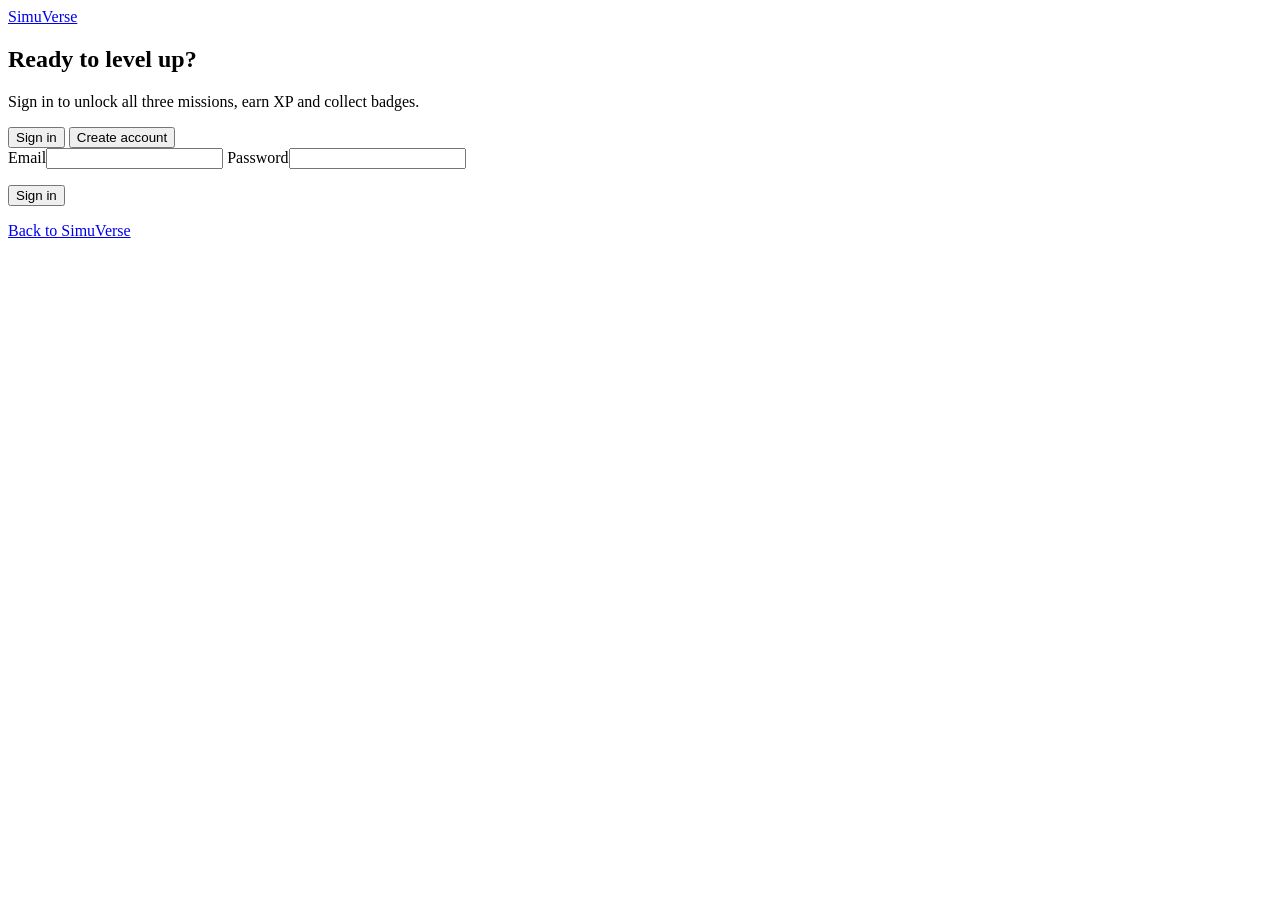
==== login.html @ 8ad84934 "Add files via upload" ====
<!DOCTYPE html>
<html lang="en"><head><meta charset="UTF-8">
<meta name="viewport" content="width=device-width,initial-scale=1">
<title>Sign in – SimuVerse</title>
<link rel="preconnect" href="https://fonts.googleapis.com"><link rel="preconnect" href="https://fonts.gstatic.com" crossorigin><link href="https://fonts.googleapis.com/css2?family=Bricolage+Grotesque:opsz,wght@12..96,500;12..96,700;12..96,800&family=Instrument+Sans:wght@400;500;600&display=swap" rel="stylesheet">
<link rel="stylesheet" href="assets/site.css">
</head><body>
<div class="auth">
  <aside><a class="logo" href="index.html">SimuVerse</a>
    <div><h1>Ready to level up?</h1><p>Sign in to unlock all three missions, earn XP and collect badges.</p></div>
    <span></span></aside>
  <main><div class="card">
    <div class="tabs" role="tablist">
      <button type="button" role="tab" id="t-in" aria-selected="true">Sign in</button>
      <button type="button" role="tab" id="t-up" aria-selected="false">Create account</button>
    </div>
    <form id="f" novalidate>
      <div id="nameRow" hidden><label for="name">Name</label><input id="name" autocomplete="name"></div>
      <label for="email">Email</label><input id="email" type="email" autocomplete="email" required>
      <label for="pw">Password</label><input id="pw" type="password" autocomplete="current-password" required>
      <p id="err" role="alert" aria-live="polite"></p>
      <button class="btn" id="go" type="submit">Sign in</button>
    </form>
    <p class="small"><a href="index.html">Back to SimuVerse</a></p>
  </div></main>
</div>
<script src="assets/auth.js"></script>
<script>
const q=id=>document.getElementById(id), next=SimuAuth.safeNext(new URLSearchParams(location.search).get('next'));
let up=false;
if(SimuAuth.session()) location.replace(SimuAuth.base+next);
function mode(u){up=u;q('t-in').setAttribute('aria-selected',!u);q('t-up').setAttribute('aria-selected',u);
  q('nameRow').hidden=!u;q('go').textContent=u?'Create account':'Sign in';q('err').textContent='';
  q('pw').autocomplete=u?'new-password':'current-password';}
if(new URLSearchParams(location.search).get('mode')==='signup')mode(true);
q('t-in').onclick=()=>mode(false);q('t-up').onclick=()=>mode(true);
q('f').onsubmit=async e=>{e.preventDefault();q('err').textContent='';
  try{ if(up) await SimuAuth.signUp(q('name').value,q('email').value,q('pw').value);
       else await SimuAuth.signIn(q('email').value,q('pw').value);
       location.href=SimuAuth.base+next; }
  catch(x){q('err').textContent=x.message;}};
</script>
</body></html>
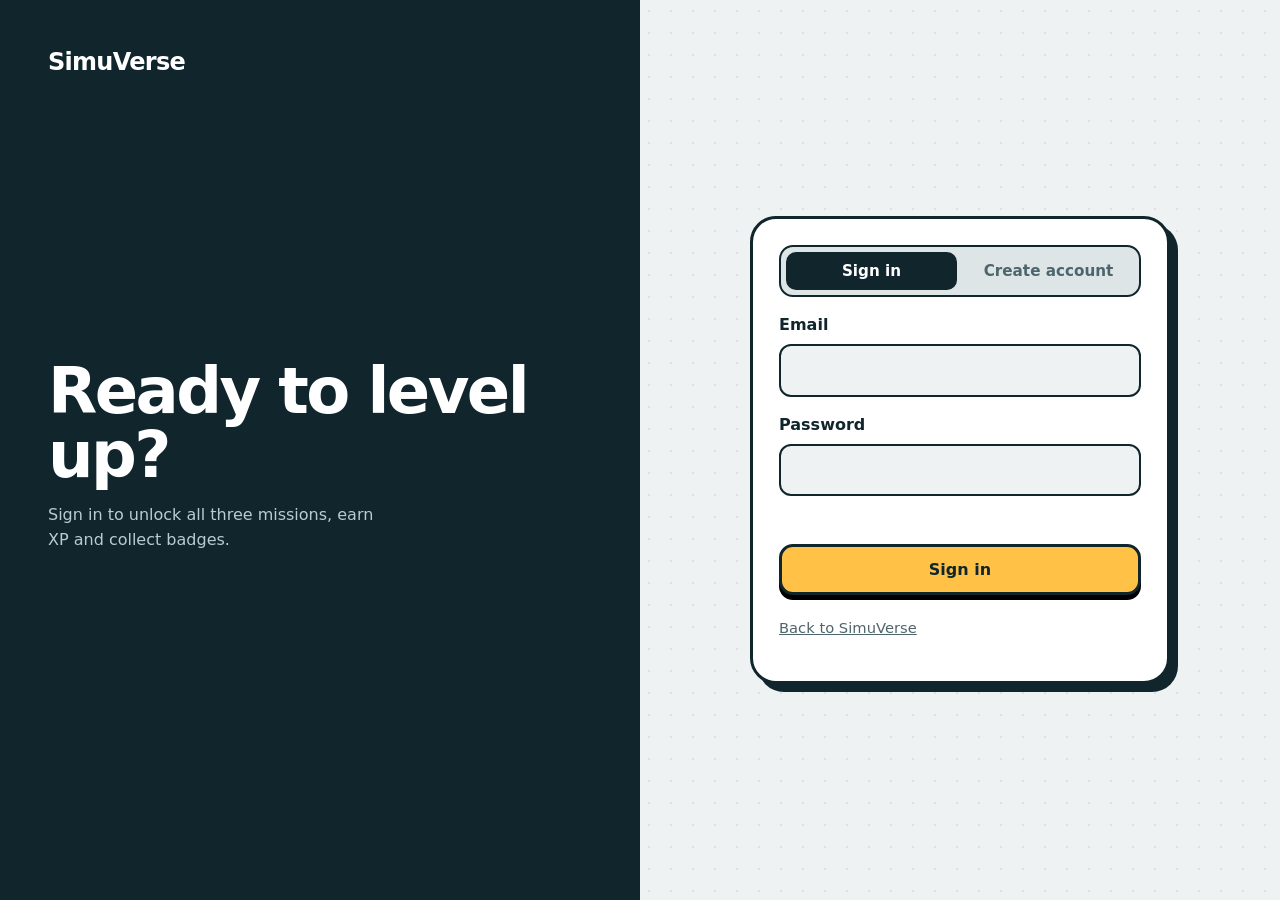
==== commit f06def4b: "Initial commit: SimuVerse gamified training platform with 3 VR-ready simulations (A320 cockpit, lapa" ====
--- a/login.html
+++ b/login.html
@@ -3,6 +3,7 @@
 <meta name="viewport" content="width=device-width,initial-scale=1">
 <title>Sign in – SimuVerse</title>
 <link rel="preconnect" href="https://fonts.googleapis.com"><link rel="preconnect" href="https://fonts.gstatic.com" crossorigin><link href="https://fonts.googleapis.com/css2?family=Bricolage+Grotesque:opsz,wght@12..96,500;12..96,700;12..96,800&family=Instrument+Sans:wght@400;500;600&display=swap" rel="stylesheet">
+<link rel="icon" href="assets/favicon.svg" type="image/svg+xml">
 <link rel="stylesheet" href="assets/site.css">
 </head><body>
 <div class="auth">
--- a/assets/site.css
+++ b/assets/site.css
@@ -0,0 +1,81 @@
+:root{--paper:#EEF2F3;--ink:#10262C;--mute:#4D656B;--sky:#2F6FDB;--scope:#138A7C;--ember:#E5481C;--gold:#FFC247;--chalk:#fff;
+--display:"Bricolage Grotesque",system-ui,sans-serif;--body:"Instrument Sans",system-ui,sans-serif;--edge:3px solid var(--ink)}
+*{box-sizing:border-box}
+body{margin:0;background:var(--paper) radial-gradient(#10262c14 1.5px,transparent 1.5px) 0 0/22px 22px;color:var(--ink);font:1rem/1.55 var(--body)}
+a{color:inherit}:focus-visible{outline:4px solid var(--sky);outline-offset:3px}
+.wrap{max-width:1160px;margin:0 auto;padding:0 24px}
+header .wrap{display:flex;align-items:center;justify-content:space-between;padding-top:18px;padding-bottom:18px}
+.logo{font:800 1.5rem var(--display);letter-spacing:-.03em;text-decoration:none}
+#account{display:flex;align-items:center;gap:12px;font-weight:600}
+.btn,#account button{font:700 1rem var(--body);border:var(--edge);background:var(--ink);color:var(--chalk);padding:9px 20px;border-radius:14px;text-decoration:none;cursor:pointer;display:inline-block}
+#account button{background:var(--chalk);color:var(--ink)}
+.btn.pop,#account .btn{box-shadow:0 5px 0 #000;transition:transform .1s,box-shadow .1s;padding:12px 24px}
+.btn.pop{background:var(--gold);color:var(--ink);margin:6px 8px 6px 0}.btn.pop.alt{background:var(--chalk)}
+.btn.pop:hover{transform:translateY(-2px);box-shadow:0 7px 0 #000}.btn.pop:active,#account .btn:active{transform:translateY(4px);box-shadow:0 1px 0 #000}
+/* hero */
+.hero{padding:36px 24px 28px}
+.big{font:800 clamp(2.6rem,7.5vw,5.6rem)/.96 var(--display);letter-spacing:-.045em;margin:0 0 18px;max-width:11ch}
+.lead{font-size:1.2rem;color:var(--mute);max-width:46ch;margin:0 0 22px}
+.player{display:flex;align-items:center;gap:26px;flex-wrap:wrap;background:var(--chalk);border:var(--edge);border-radius:28px;padding:24px 28px;box-shadow:8px 8px 0 var(--ink)}
+.lvl{width:92px;height:92px;border-radius:50%;background:var(--gold);border:var(--edge);display:grid;place-content:center;text-align:center;font:800 2.5rem/1 var(--display)}
+.lvl small{font:700 .8rem var(--body)}
+.pinfo{flex:1;min-width:240px}.pinfo h1{font:800 clamp(1.7rem,4vw,2.5rem)/1.1 var(--display);letter-spacing:-.03em;margin:0 0 10px}
+.pinfo p{margin:8px 0 0;color:var(--mute);font-weight:500}
+.xp{height:22px;border:var(--edge);border-radius:99px;background:#dde5e7;overflow:hidden}
+.xp i{display:block;height:100%;width:var(--w);background:repeating-linear-gradient(45deg,var(--scope) 0 12px,#17a898 12px 24px);animation:fill 1s .2s both cubic-bezier(.2,.8,.2,1)}
+@keyframes fill{from{width:0}}
+.stats{display:flex;gap:12px;list-style:none;margin:0;padding:0}
+.stats li{background:var(--paper);border:2px solid var(--ink);border-radius:16px;padding:10px 14px;font-size:.85rem;text-align:center;min-width:92px}
+.stats b{display:block;font:800 1.6rem/1.1 var(--display)}
+/* 3D hero */
+.hero-grid{display:grid;grid-template-columns:1.02fr .98fr;align-items:center;gap:20px}
+.stage{position:relative;height:470px}
+.stage:not(.ok){visibility:hidden}
+.stage::before{content:"";position:absolute;left:50%;top:50%;width:min(420px,88%);aspect-ratio:1;transform:translate(-50%,-50%);border-radius:50%;background:radial-gradient(circle at 35% 30%,#FFE9A6,#FFC247 62%,#F5A623);border:var(--edge);box-shadow:8px 8px 0 var(--ink)}
+.stage canvas{position:absolute;inset:0;width:100%;height:100%}
+/* missions */
+.sec{font:800 1.9rem var(--display);letter-spacing:-.03em;margin:36px 0 18px}
+.sims{display:grid;grid-template-columns:repeat(3,1fr);gap:26px;padding:0 0 20px}
+.sim{will-change:transform;display:flex;flex-direction:column;background:var(--chalk);color:var(--ink);border:var(--edge);border-radius:26px;overflow:hidden;text-decoration:none;box-shadow:7px 7px 0 var(--ink);transition:transform .2s ease-out,box-shadow .15s}
+.sim:hover{box-shadow:11px 11px 0 var(--ink)}
+.art{position:relative;height:230px;border-bottom:var(--edge);background:radial-gradient(circle at 50% 70%,var(--a1),var(--a2) 78%)}
+.art svg,.art canvas{position:absolute;inset:0;width:100%;height:100%;display:block}
+.art.ok svg{display:none}
+.lock{display:none;position:absolute;top:12px;right:12px;background:var(--chalk);border:2px solid var(--ink);border-radius:99px;padding:3px 12px;font-size:.8rem;font-weight:700}
+.sim.locked .lock{display:block}
+.sky{--a1:#8DB6FF;--a2:#2F6FDB}.scope{--a1:#4FD0BD;--a2:#138A7C}.ember{--a1:#FFA573;--a2:#E5481C}
+.sim .info{padding:20px 22px 24px;display:flex;flex-direction:column;gap:8px;flex:1}
+.sim h3{font:800 1.55rem/1.1 var(--display);letter-spacing:-.02em;margin:0}
+.sim p{margin:0}.chips{display:flex;gap:8px;flex-wrap:wrap}
+.chips span{font-size:.82rem;font-weight:700;border:2px solid var(--ink);border-radius:99px;padding:2px 11px;background:var(--paper)}
+.chips span:first-child{background:var(--gold);letter-spacing:.08em}
+.played{font-size:.9rem;color:var(--mute);font-weight:500}
+.play{margin-top:auto;text-align:center;font-weight:800;border:var(--edge);border-radius:14px;padding:12px;box-shadow:0 5px 0 #000;color:var(--chalk)}
+.sky .play{background:var(--sky)}.scope .play{background:var(--scope)}.ember .play{background:var(--ember)}
+.sim.locked .play{background:var(--ink)}
+.sim:active .play{transform:translateY(4px);box-shadow:0 1px 0 #000}
+/* badges */
+.badges{display:grid;grid-template-columns:repeat(auto-fill,minmax(168px,1fr));gap:16px;padding-bottom:56px}
+.badge{display:flex;flex-direction:column;align-items:center;text-align:center;gap:4px;background:var(--chalk);border:2px dashed #8aa0a5;border-radius:20px;padding:18px 12px;opacity:.7}
+.badge span{font-size:2.2rem;filter:grayscale(1)}.badge small{color:var(--mute)}
+.badge.on{border:var(--edge);opacity:1;background:#FFF4D1;box-shadow:4px 4px 0 var(--ink)}.badge.on span{filter:none}
+footer{border-top:var(--edge);background:var(--chalk);padding:22px 0;color:var(--mute);font-size:.92rem}
+/* login */
+.auth{min-height:100vh;display:grid;grid-template-columns:1fr 1fr}
+.auth aside{background:var(--ink);color:var(--chalk);padding:48px;display:flex;flex-direction:column;justify-content:space-between}
+.auth aside h1{font:800 clamp(2.4rem,5vw,4rem)/1 var(--display);letter-spacing:-.04em;margin:0 0 16px}
+.auth aside p{color:#b8cdd2;max-width:34ch}
+.auth main{display:grid;place-items:center;padding:32px}
+.card{width:min(420px,100%);background:var(--chalk);border:var(--edge);border-radius:26px;padding:26px;box-shadow:8px 8px 0 var(--ink)}
+.tabs{display:flex;gap:6px;background:#dde5e7;padding:5px;border-radius:14px;margin-bottom:12px;border:2px solid var(--ink)}
+.tabs button{flex:1;border:0;background:none;font:700 .95rem var(--body);padding:10px;border-radius:10px;cursor:pointer;color:var(--mute)}
+.tabs button[aria-selected=true]{background:var(--ink);color:var(--chalk)}
+label{display:block;font-weight:700;margin:16px 0 6px}
+input{width:100%;font:inherit;padding:12px 14px;border:2px solid var(--ink);border-radius:12px;background:var(--paper)}
+input:focus{outline:4px solid #2F6FDB55}
+#err{min-height:1.5em;color:#B3261E;font-weight:600;margin:14px 0 0}
+form .btn{width:100%;margin-top:10px;padding:13px;background:var(--gold);color:var(--ink);box-shadow:0 5px 0 #000}
+form .btn:active{transform:translateY(4px);box-shadow:0 1px 0 #000}
+.small{margin-top:22px;font-size:.92rem;color:var(--mute)}
+@media(max-width:900px){.hero-grid{grid-template-columns:1fr}.stage{height:340px}.sims{grid-template-columns:1fr}.auth{grid-template-columns:1fr}.auth aside{padding:28px;gap:24px}.player{padding:20px}}
+@media(prefers-reduced-motion:reduce){*{transition:none!important;animation:none!important}}
